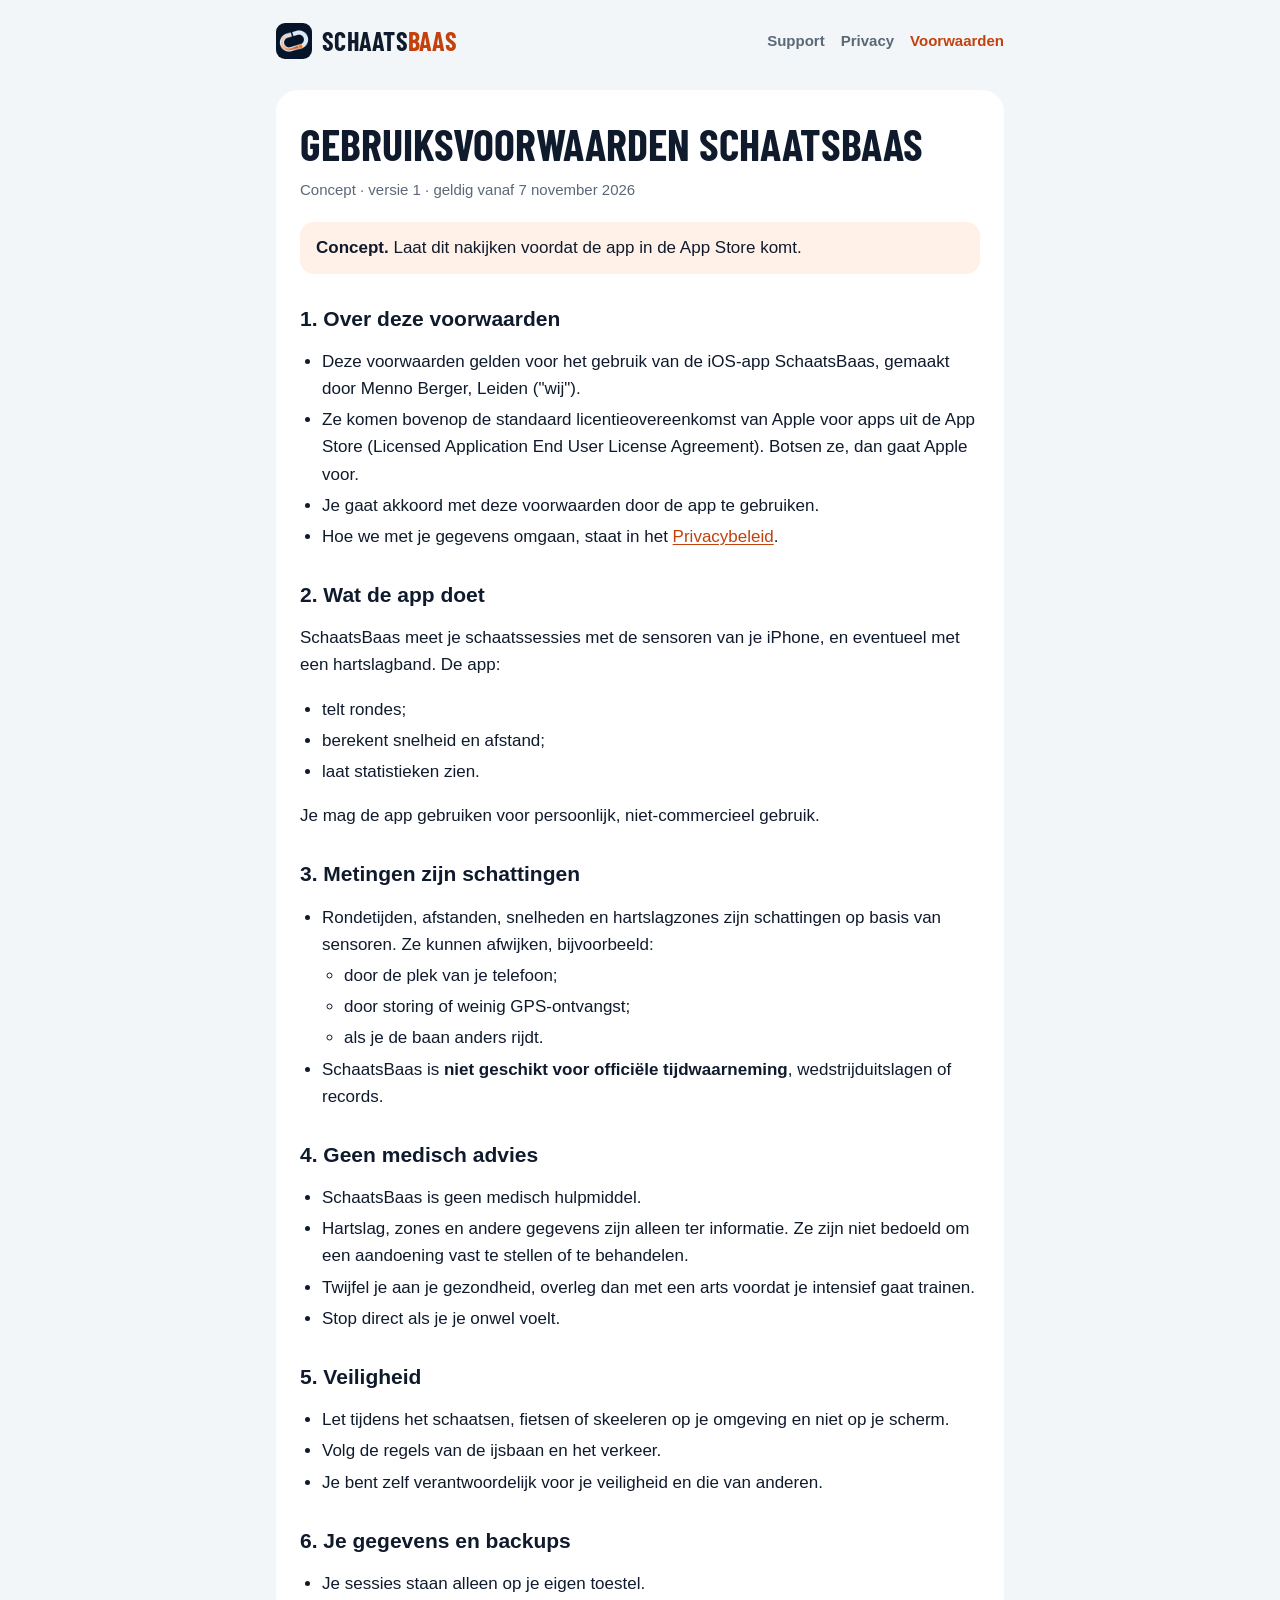
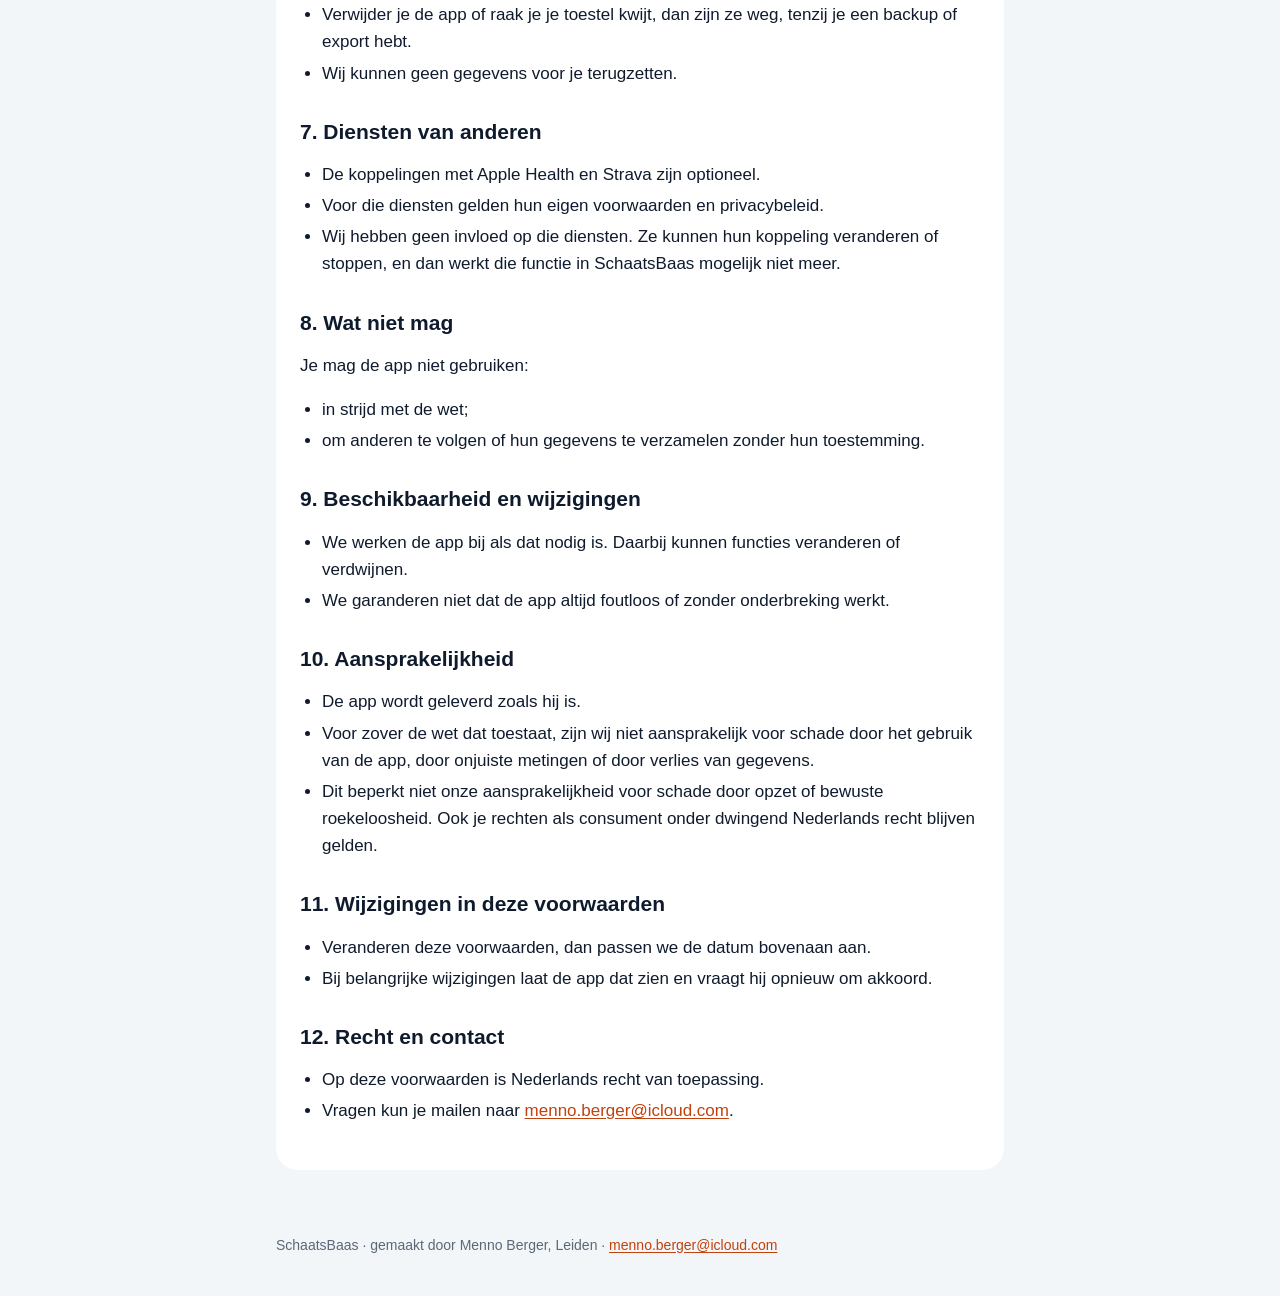
==== voorwaarden/index.html @ 28fdc9d6 "SchaatsBaas site: privacy, terms and support Generated from the app repo with tools/publish_site.py." ====
<!doctype html>
<html lang="nl">
<head>
<meta charset="utf-8">
<meta name="viewport" content="width=device-width, initial-scale=1">
<title>Gebruiksvoorwaarden SchaatsBaas</title>
<meta name="description" content="Gebruiksvoorwaarden SchaatsBaas van de iOS-app SchaatsBaas.">
<link rel="icon" href="../assets/icon-180.png">
<link rel="apple-touch-icon" href="../assets/icon-180.png">
<link rel="stylesheet" href="../assets/style.css">
</head>
<body>
<header class="top"><div class="wrap">
<a class="logo" href="../"><img src="../assets/icon-180.png" alt=""><span>SCHAATS<b>BAAS</b></span></a>
<nav><a href="../support/">Support</a><a href="../privacy/">Privacy</a><a href="../voorwaarden/" aria-current="page">Voorwaarden</a></nav>
</div></header>
<main><div class="wrap">
<article class="card"><h1>Gebruiksvoorwaarden SchaatsBaas</h1>
<p class="meta">Concept · versie 1 · geldig vanaf 7 november 2026</p>
<blockquote><p><strong>Concept.</strong> Laat dit nakijken voordat de app in de App Store komt.</p></blockquote>
<h2>1. Over deze voorwaarden</h2>
<ul><li>Deze voorwaarden gelden voor het gebruik van de iOS-app SchaatsBaas, gemaakt door Menno Berger, Leiden ("wij").</li><li>Ze komen bovenop de standaard licentieovereenkomst van Apple voor apps uit de App Store (Licensed Application End User License Agreement). Botsen ze, dan gaat Apple voor.</li><li>Je gaat akkoord met deze voorwaarden door de app te gebruiken.</li><li>Hoe we met je gegevens omgaan, staat in het <a href="../privacy/">Privacybeleid</a>.</li></ul>
<h2>2. Wat de app doet</h2>
<p>SchaatsBaas meet je schaatssessies met de sensoren van je iPhone, en eventueel met een hartslagband. De app:</p>
<ul><li>telt rondes;</li><li>berekent snelheid en afstand;</li><li>laat statistieken zien.</li></ul>
<p>Je mag de app gebruiken voor persoonlijk, niet-commercieel gebruik.</p>
<h2>3. Metingen zijn schattingen</h2>
<ul><li>Rondetijden, afstanden, snelheden en hartslagzones zijn schattingen op basis van sensoren. Ze kunnen afwijken, bijvoorbeeld:<ul><li>door de plek van je telefoon;</li><li>door storing of weinig GPS-ontvangst;</li><li>als je de baan anders rijdt.</li></ul></li><li>SchaatsBaas is <strong>niet geschikt voor officiële tijdwaarneming</strong>, wedstrijduitslagen of records.</li></ul>
<h2>4. Geen medisch advies</h2>
<ul><li>SchaatsBaas is geen medisch hulpmiddel.</li><li>Hartslag, zones en andere gegevens zijn alleen ter informatie. Ze zijn niet bedoeld om een aandoening vast te stellen of te behandelen.</li><li>Twijfel je aan je gezondheid, overleg dan met een arts voordat je intensief gaat trainen.</li><li>Stop direct als je je onwel voelt.</li></ul>
<h2>5. Veiligheid</h2>
<ul><li>Let tijdens het schaatsen, fietsen of skeeleren op je omgeving en niet op je scherm.</li><li>Volg de regels van de ijsbaan en het verkeer.</li><li>Je bent zelf verantwoordelijk voor je veiligheid en die van anderen.</li></ul>
<h2>6. Je gegevens en backups</h2>
<ul><li>Je sessies staan alleen op je eigen toestel.</li><li>Verwijder je de app of raak je je toestel kwijt, dan zijn ze weg, tenzij je een backup of export hebt.</li><li>Wij kunnen geen gegevens voor je terugzetten.</li></ul>
<h2>7. Diensten van anderen</h2>
<ul><li>De koppelingen met Apple Health en Strava zijn optioneel.</li><li>Voor die diensten gelden hun eigen voorwaarden en privacybeleid.</li><li>Wij hebben geen invloed op die diensten. Ze kunnen hun koppeling veranderen of stoppen, en dan werkt die functie in SchaatsBaas mogelijk niet meer.</li></ul>
<h2>8. Wat niet mag</h2>
<p>Je mag de app niet gebruiken:</p>
<ul><li>in strijd met de wet;</li><li>om anderen te volgen of hun gegevens te verzamelen zonder hun toestemming.</li></ul>
<h2>9. Beschikbaarheid en wijzigingen</h2>
<ul><li>We werken de app bij als dat nodig is. Daarbij kunnen functies veranderen of verdwijnen.</li><li>We garanderen niet dat de app altijd foutloos of zonder onderbreking werkt.</li></ul>
<h2>10. Aansprakelijkheid</h2>
<ul><li>De app wordt geleverd zoals hij is.</li><li>Voor zover de wet dat toestaat, zijn wij niet aansprakelijk voor schade door het gebruik van de app, door onjuiste metingen of door verlies van gegevens.</li><li>Dit beperkt niet onze aansprakelijkheid voor schade door opzet of bewuste roekeloosheid. Ook je rechten als consument onder dwingend Nederlands recht blijven gelden.</li></ul>
<h2>11. Wijzigingen in deze voorwaarden</h2>
<ul><li>Veranderen deze voorwaarden, dan passen we de datum bovenaan aan.</li><li>Bij belangrijke wijzigingen laat de app dat zien en vraagt hij opnieuw om akkoord.</li></ul>
<h2>12. Recht en contact</h2>
<ul><li>Op deze voorwaarden is Nederlands recht van toepassing.</li><li>Vragen kun je mailen naar <a href="mailto:menno.berger@icloud.com">menno.berger@icloud.com</a>.</li></ul></article>
</div></main>
<footer><div class="wrap">SchaatsBaas · gemaakt door Menno Berger, Leiden · <a href="mailto:menno.berger@icloud.com">menno.berger@icloud.com</a></div></footer>
</body>
</html>
---- assets/style.css ----
/* SchaatsBaas — site styles (tokens from SkateLogger/Design/Theme.swift). No external requests. */
@font-face {
  font-family: "Barlow Condensed";
  src: url("fonts/BarlowCondensed-Bold.ttf") format("truetype");
  font-weight: 700;
  font-display: swap;
}
:root {
  --ground: #F3F6F8;
  --surface: #FFFFFF;
  --ink: #0F1B2D;
  --muted: #5B6878;
  --line: #DDE4EA;
  --accent: #C2410C;
  --accent-tint: #FFF1E8;
  --ice: #DCEAF8;
}
@media (prefers-color-scheme: dark) {
  :root {
    --ground: #0B1524;
    --surface: #16243A;
    --ink: #EEF2F6;
    --muted: #B8C4D3;
    --line: #1E2E46;
    --accent: #F97316;
    --accent-tint: #2A1A10;
    --ice: #1E2E46;
  }
}
* { box-sizing: border-box; }
html { -webkit-text-size-adjust: 100%; }
body {
  margin: 0; background: var(--ground); color: var(--ink);
  font: 17px/1.6 -apple-system, BlinkMacSystemFont, "Segoe UI", Roboto, "Helvetica Neue", Arial, sans-serif;
}
a { color: var(--accent); text-underline-offset: 2px; }
a:hover { text-decoration-thickness: 2px; }
.wrap { max-width: 760px; margin: 0 auto; padding: 0 16px; }
header.top { padding: 20px 0; }
header.top .wrap { display: flex; align-items: center; justify-content: space-between; gap: 16px; flex-wrap: wrap; }
.logo { display: inline-flex; align-items: center; gap: 10px; text-decoration: none; color: var(--ink); }
.logo img { width: 36px; height: 36px; border-radius: 9px; }
.logo span { font-family: "Barlow Condensed", "Arial Narrow", sans-serif; font-weight: 700; font-size: 26px; letter-spacing: .01em; }
.logo b { color: var(--accent); font-weight: 700; }
nav a { margin-left: 16px; color: var(--muted); text-decoration: none; font-size: 15px; font-weight: 600; }
nav a:first-child { margin-left: 0; }
nav a[aria-current="page"], nav a:hover { color: var(--accent); }
main { padding: 8px 0 64px; }
.card { background: var(--surface); border-radius: 22px; padding: 28px 24px; }
h1, h2, h3 { line-height: 1.2; }
h1 { font-family: "Barlow Condensed", "Arial Narrow", sans-serif; font-weight: 700; font-size: 44px; text-transform: uppercase; margin: 0 0 8px; }
h2 { font-size: 21px; margin: 32px 0 8px; }
h3 { font-size: 17px; margin: 24px 0 6px; }
.meta { color: var(--muted); font-size: 15px; margin: 0 0 20px; }
blockquote { margin: 16px 0; padding: 12px 16px; background: var(--accent-tint); border-radius: 14px; }
blockquote p { margin: 0; }
ul { padding-left: 22px; }
li { margin: 4px 0; }
.table { overflow-x: auto; margin: 16px 0; }
table { border-collapse: collapse; width: 100%; min-width: 560px; font-size: 15px; }
th, td { text-align: left; vertical-align: top; padding: 10px 12px; border-top: 1px solid var(--line); }
th { color: var(--muted); font-weight: 600; border-top: 0; }
.hero { text-align: center; padding: 40px 0 24px; }
.hero img { width: 112px; height: 112px; border-radius: 26px; }
.hero h1 { font-size: 56px; margin: 18px 0 6px; }
.hero h1 b { color: var(--accent); }
.hero p { color: var(--muted); font-size: 19px; margin: 0 auto; max-width: 520px; }
.links { display: grid; grid-template-columns: repeat(auto-fit, minmax(200px, 1fr)); gap: 12px; margin-top: 28px; }
.links a { display: block; background: var(--surface); border-radius: 18px; padding: 18px 20px; text-decoration: none; color: var(--ink); font-weight: 600; min-height: 44px; }
.links a small { display: block; color: var(--muted); font-weight: 400; font-size: 14px; margin-top: 2px; }
footer { color: var(--muted); font-size: 14px; padding: 0 0 40px; }
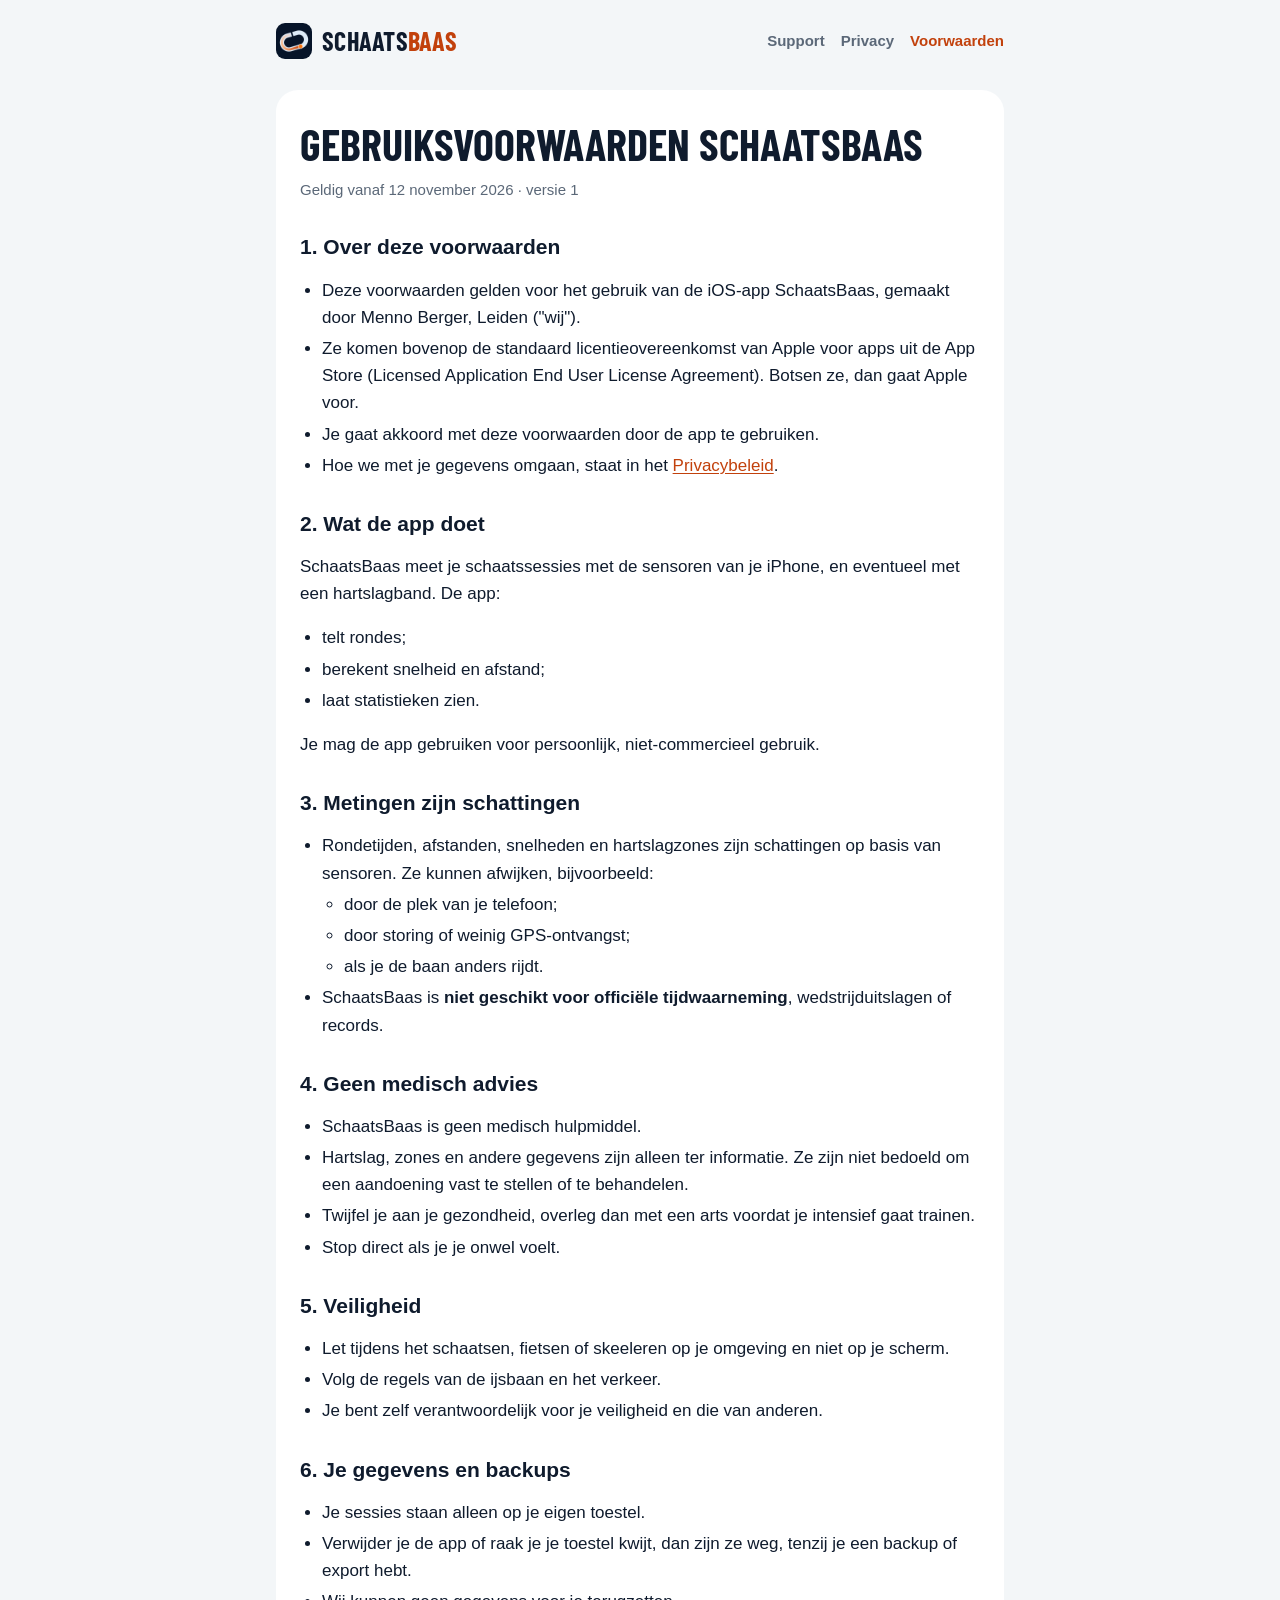
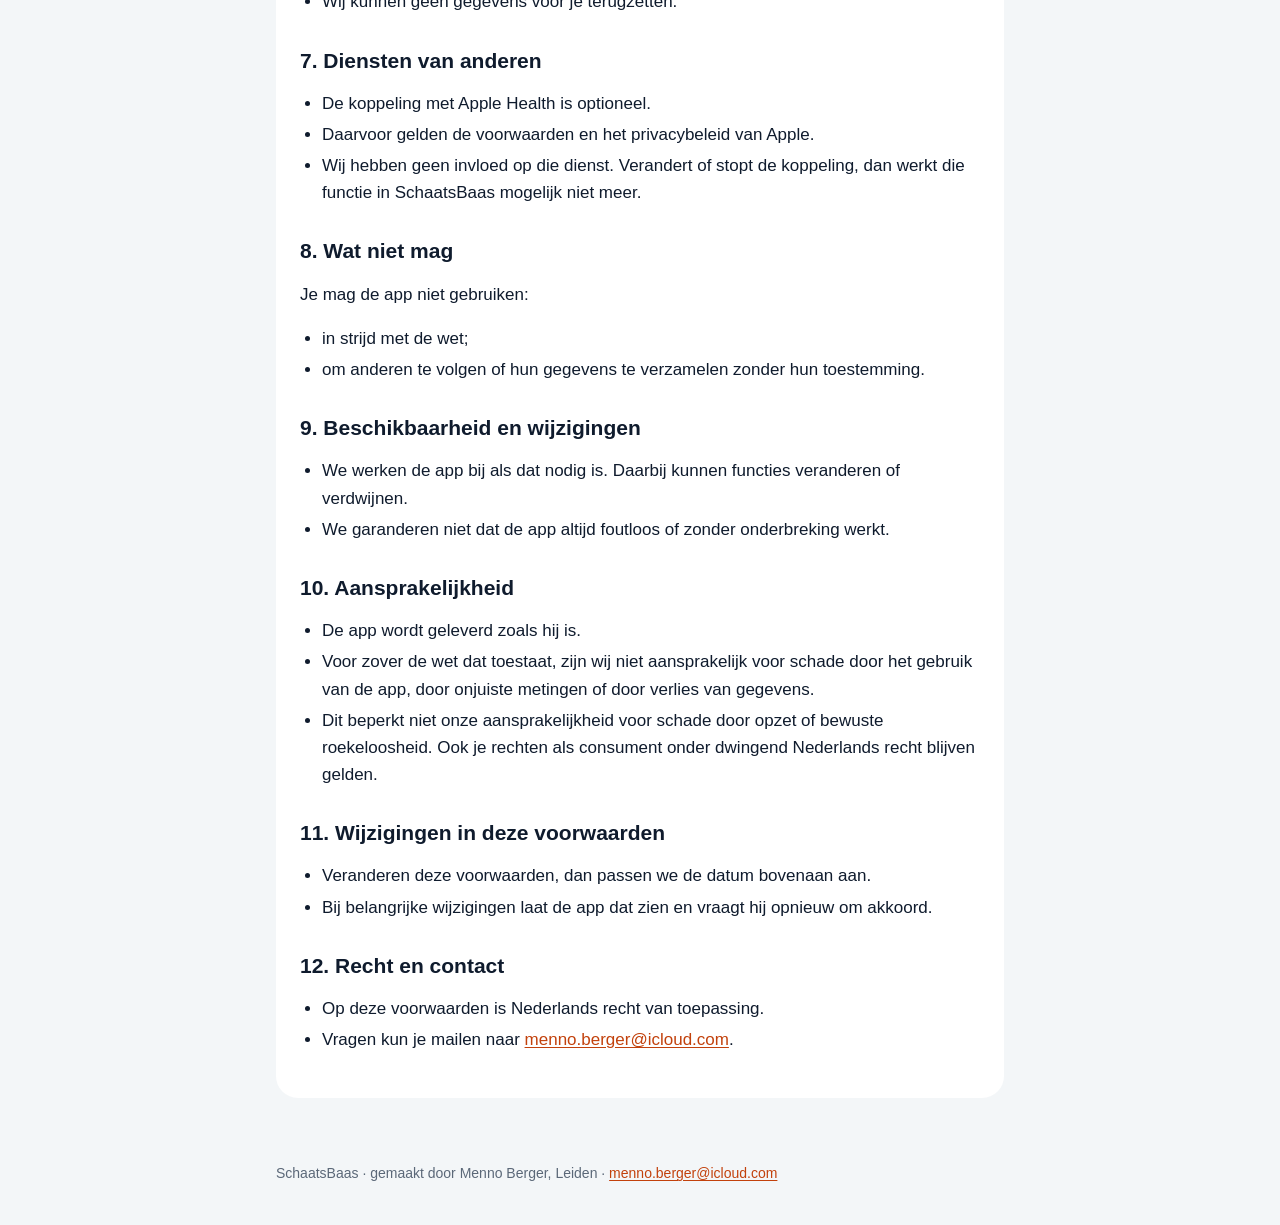
==== commit 5dcd8588: "Update privacy policy and terms (no draft banner, no Strava) Co-Authored-By: Claude Opus 5.5 <norepl" ====
--- a/voorwaarden/index.html
+++ b/voorwaarden/index.html
@@ -16,8 +16,7 @@
 </div></header>
 <main><div class="wrap">
 <article class="card"><h1>Gebruiksvoorwaarden SchaatsBaas</h1>
-<p class="meta">Concept · versie 1 · geldig vanaf 7 november 2026</p>
-<blockquote><p><strong>Concept.</strong> Laat dit nakijken voordat de app in de App Store komt.</p></blockquote>
+<p class="meta">Geldig vanaf 12 november 2026 · versie 1</p>
 <h2>1. Over deze voorwaarden</h2>
 <ul><li>Deze voorwaarden gelden voor het gebruik van de iOS-app SchaatsBaas, gemaakt door Menno Berger, Leiden ("wij").</li><li>Ze komen bovenop de standaard licentieovereenkomst van Apple voor apps uit de App Store (Licensed Application End User License Agreement). Botsen ze, dan gaat Apple voor.</li><li>Je gaat akkoord met deze voorwaarden door de app te gebruiken.</li><li>Hoe we met je gegevens omgaan, staat in het <a href="../privacy/">Privacybeleid</a>.</li></ul>
 <h2>2. Wat de app doet</h2>
@@ -33,7 +32,7 @@
 <h2>6. Je gegevens en backups</h2>
 <ul><li>Je sessies staan alleen op je eigen toestel.</li><li>Verwijder je de app of raak je je toestel kwijt, dan zijn ze weg, tenzij je een backup of export hebt.</li><li>Wij kunnen geen gegevens voor je terugzetten.</li></ul>
 <h2>7. Diensten van anderen</h2>
-<ul><li>De koppelingen met Apple Health en Strava zijn optioneel.</li><li>Voor die diensten gelden hun eigen voorwaarden en privacybeleid.</li><li>Wij hebben geen invloed op die diensten. Ze kunnen hun koppeling veranderen of stoppen, en dan werkt die functie in SchaatsBaas mogelijk niet meer.</li></ul>
+<ul><li>De koppeling met Apple Health is optioneel.</li><li>Daarvoor gelden de voorwaarden en het privacybeleid van Apple.</li><li>Wij hebben geen invloed op die dienst. Verandert of stopt de koppeling, dan werkt die functie in SchaatsBaas mogelijk niet meer.</li></ul>
 <h2>8. Wat niet mag</h2>
 <p>Je mag de app niet gebruiken:</p>
 <ul><li>in strijd met de wet;</li><li>om anderen te volgen of hun gegevens te verzamelen zonder hun toestemming.</li></ul>
